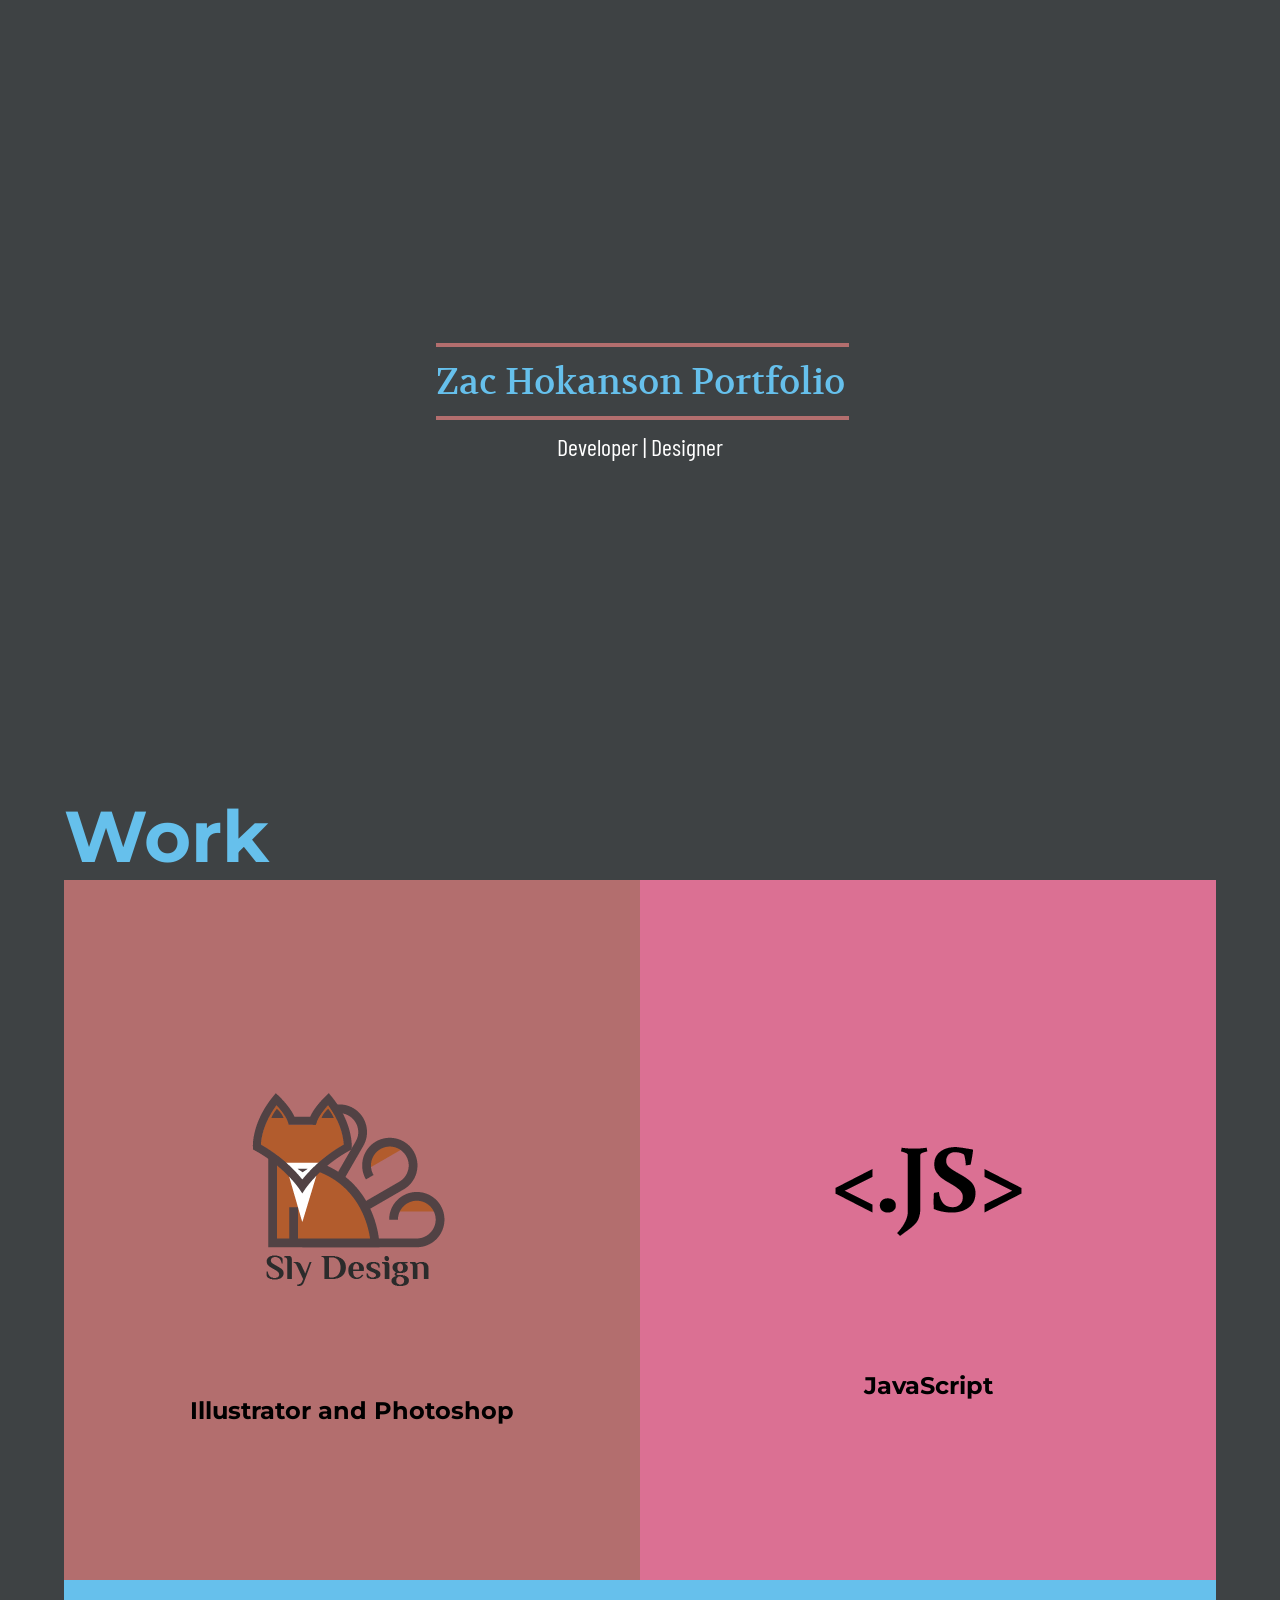
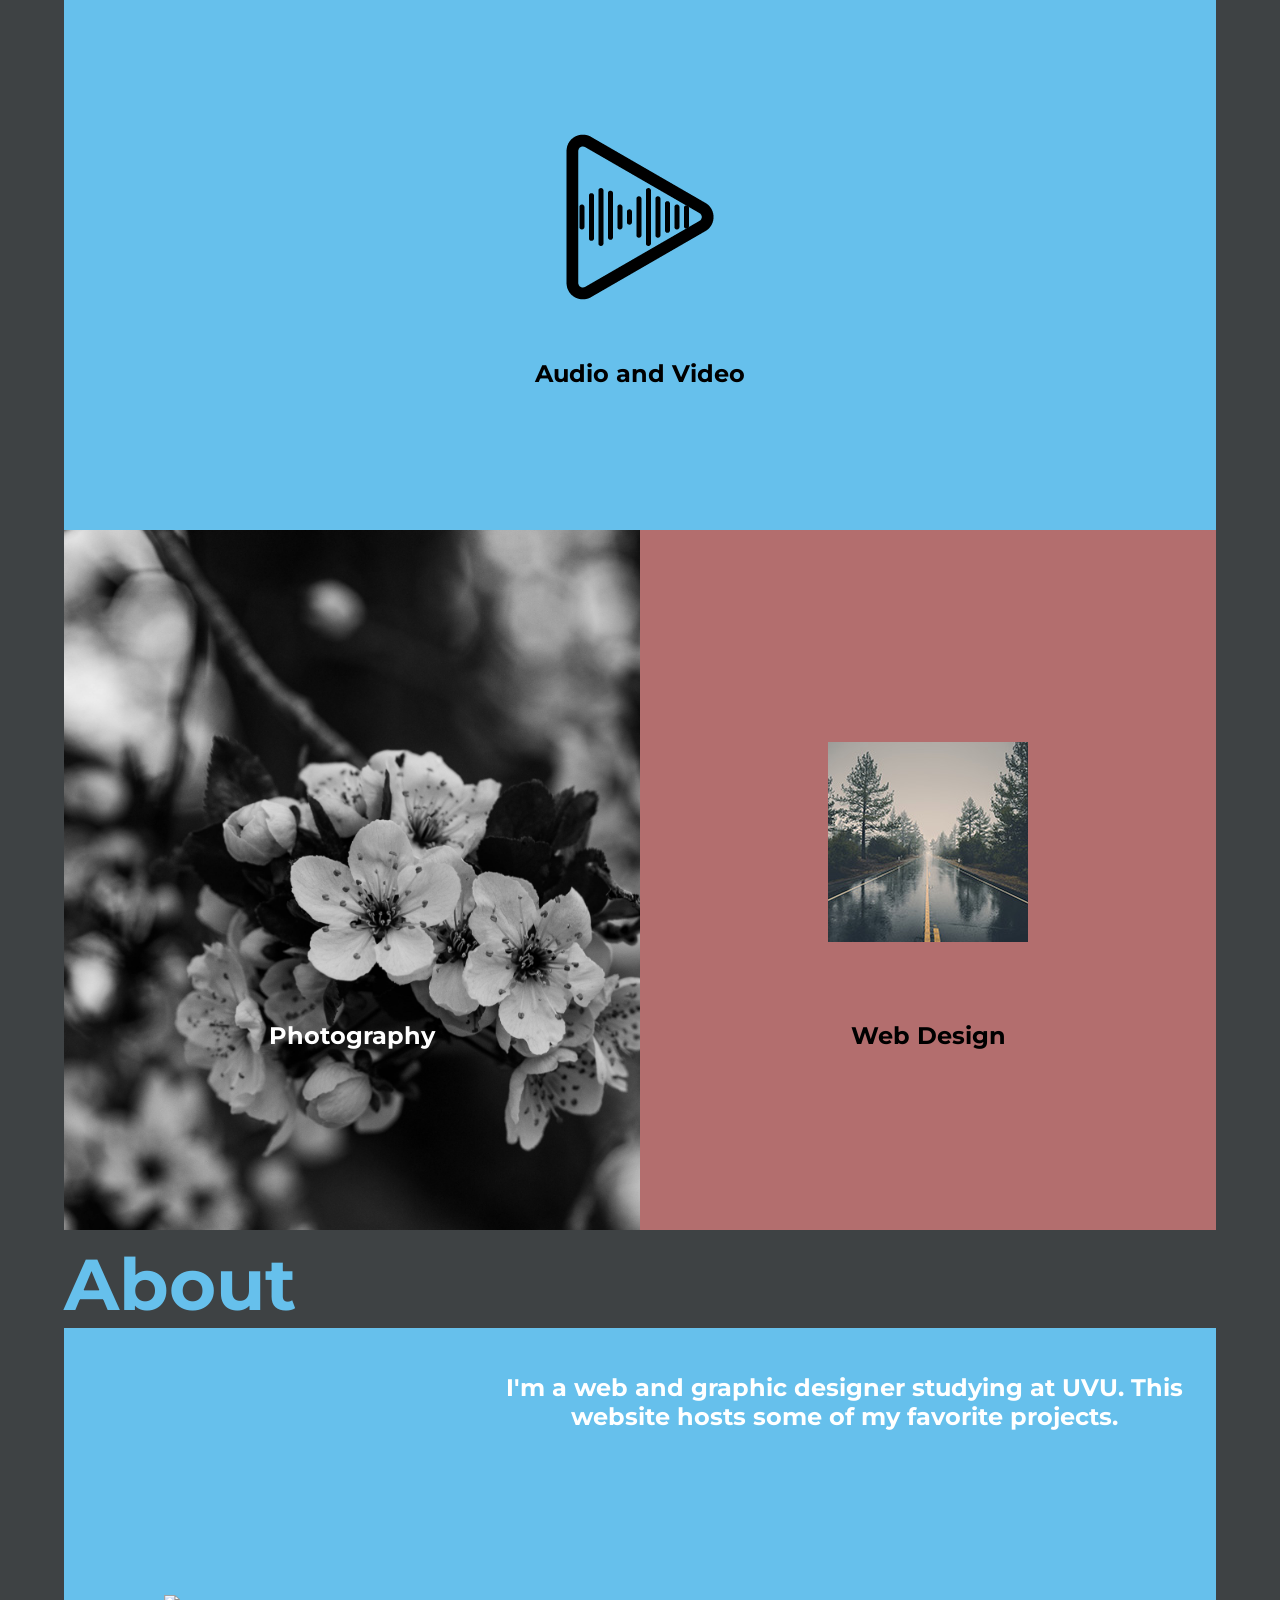
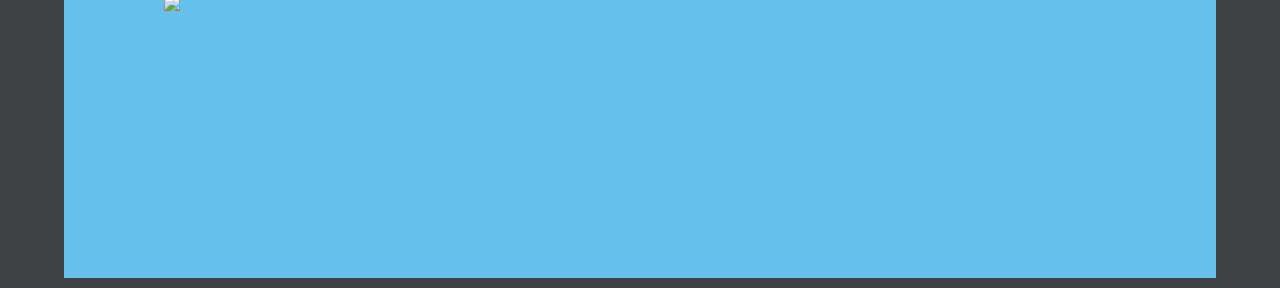
==== index.html @ 98a3c454 "initial files" ====
<html lang="en">
<head>
    <meta charset="UTF-8">
    <meta name="viewport" content="width=device-width, initial-scale=1.0">
    <meta http-equiv="X-UA-Compatible" content="ie=edge">
    <link href = "./css/main.css" rel = "stylesheet"/>
    <link rel="shortcut icon" href="/favicon.ico?" type="image/x-icon">
    <link rel="icon" href="/favicon.ico?" type="image/x-icon">
    <title>Zac Hokanson</title>
</head>
<body>

    <!-- <div class = 'navbar'>

        <div class = 'navItem'>
            <div class = 'button'>
                <a href = 'index.html'><p>Home</p></a>
            </div>
            <div class = 'bottomBorder'>
            </div>
        </div>

        <div class = 'navItem'>
            <div class = 'button'>
                <a href = 'JSProjects.html'><p>Projects</p></a>
            </div>
            <div class = 'bottomBorder'>
            </div>
        </div> -->
        <!-- <div class = 'navItem'>

            <div class = 'button'>
                <a href = 'about.html'><p>About</p></a>
            </div>
            <div class = 'bottomBorder'>
            </div>
        </div> -->

        <!-- </div> -->

      <main>
 
        <section class = 'welcomeSection'>
          <div class = 'myName'>
            <hr class = 'titleBreak'>
            <h1>Zac Hokanson Portfolio</h1>
            <hr class = 'titleBreak'>  
            <p class = 'subName'>Developer | Designer</p>
          </div>
        </section>

        <section class = 'pageWrapper'>
            <div>
                <h1 class = 'titleText'>Work</h1>
            </div>
            
            <div class = 'containerBox'>
                
                <div class = 'subBox'>

                    <a href="photoshopProj.html"j class = 'box1 red lift'>
                        <div class = 'imgBox'>
                            <img src = 'img/indexIcons/Artboard 1.png' />
                        </div>
                        <div class = 'iconText'>
                            <p>Illustrator and Photoshop</p>
                        </div>
                    </a>


                    <a href="JSProjects.html" class = 'box1 pink lift'>
                            <div class = 'imgBox'>
                                <img src = 'img/indexIcons/js.png' />
                            </div>
                            <div class = 'iconText'>
                                <p>JavaScript</p>
                            </div>
                    </a>

                </div>



                
                <div class = 'subBox'>

                    <a href="audioVideo.html" class = 'box2 blue lift'>
                        <div class = 'imgBox'>
                            <img src = 'img/indexIcons/AudioVideo Icon.png' />
                        </div>
                        <div class = 'iconText'>
                            <p>Audio and Video</p>
                        </div>
                    </a>

                </div>

                <div class = 'subBox'>

                    <a href="photoGallery.html" class = 'box1 img1 lift'>
                        <!-- <img src = 'img/indexIcons/photographyIcon.jpg' class = 'imgFit'/> -->
                        <div class = 'imgBox'> 
                        </div>
                        <div class = 'iconText textWhite'>
                            <p>Photography</p>
                        </div> 
                    </a>

                    <a href="https://10768841.wixsite.com/themindfulstudent" target = '_blank' class = 'box1 red lift'>
                        <div class = 'imgBox'>
                                <img src = 'img/indexIcons/forestFog.jpg' />
                        </div>
                        <div class = 'iconText'>
                            <p>Web Design</p>
                        </div>
                    </a>

                </div>

            </div>


        </section>

        <!-- <section class = 'pageWrapper'>
            <div>
                <h1 class = 'titleText'>Play</h1>
            </div>
        </section>

        <section class = 'pageWrapper'>
            <div>
                <h1 class = 'titleText'>Gallery</h1>
            </div>
        </section> -->

        <section class = 'pageWrapper'>
            <div>
                <h1 class = 'titleText'>About</h1>
            </div>

            <div class = 'containerBox'>

                <div class = 'subBox'>
                        <div class = 'box3 blue'>
                                <div class = 'imgBox'>
                                        <img src="https://gravatar.com/avatar/070cb5921084af17b69814320da79f43?s=450" />
                                </div>
                            
                        </div>

                        <div class = 'box4 blue'>
                            <p class = 'iconText textWhite' id = 'aboutMe'>I'm a web and graphic designer studying at UVU. This website hosts some of my favorite
                                projects. 
                            </p>
                        </div>
                </div>
            </div>
        </section>

      </main>
</body>
</html>
---- css/main.css ----
@import url('https://fonts.googleapis.com/css?family=Barlow+Condensed|Montserrat');
@import url('https://fonts.googleapis.com/css?family=Volkhov');
:root{
  font-family: 'Montserrat', sans-serif; 
  --bgGrey: #3e4244;
  --electricBlue: #66c0ec;
  --accentRed: #B36E6E;

  --stark: #e7dfdd;

}
a{
  text-decoration: none;
  margin: 0;
  padding: 0;
  width: 100%;
  height: 100%;
}
a:link {
    color: var(--electricBlue);
}
a:visited {
    color: var(--electricBlue);
}

body{
  margin: 0;
  padding: 0;
  background: var(--bgGrey);
  color: var(--electricBlue);

}


.button{
  min-width: 5rem;
  text-align: center;
  margin-left: 10px;
  margin-right: 10px;
  padding-bottom: 0px;
  font-family: 'Barlow Condensed', sans-serif;
  font-weight: bold;
  font-size: 18px;
}

.bottomBorder{
  position: relative;
  border-bottom: 2px solid white;
  width:50%;
  bottom: 15px;
}

.button:hover ~ .bottomBorder{
  border-bottom: 2px solid var(--accentRed);
}


.navbar{
  display: flex;
  justify-content: flex-end;
  min-height: 10vh;
}

.navItem{
  display: flex;
  flex-direction: column;
  align-items: center;
}

.welcomeSection{
  display: flex;
  justify-content: center;
  flex-wrap: wrap;
  min-height:88vh;
  margin: 0;
  padding: 0;
  /* border: 1px solid black; */
  
}

.myName{
  align-self: center;
  display: flex;
  flex-direction: column;
  font-size: 24px;
  text-align: center;
  font-family: 'Volkhov', serif;
  /* font-weight: bold; */
  
}
.myName h1{
  margin: 0;
  font-weight: normal;
}

.subName{
  font-family: 'Barlow Condensed', sans-serif;
  color: white;
  margin: 0;
  
  
}

.titleBreak{
  width: 100%;
  border: 2px solid var(--accentRed);
}

.titleText{
  font-size: 72px;
  margin: 0;
}

.pageWrapper{
  display: flex;
  flex-direction: column;
  width: 90vw;
  margin: 0 auto;
  margin-bottom: 10px;
  /* border: 1px solid black; */
  /* height: 100vh; */
}
.containerBox{
  display: flex;
  flex-direction: column;
  align-self: center;
  /* justify-content: center; */
  /* border: 1px solid green; */
  width: 90vw;
  max-width: 1900px;

}
.subBox{
  display:flex;
  flex-wrap: wrap;
  flex: 1;
  
  /* border: 1px solid purple; */
}
.box1{
  height: 700px;
  /* border: 1px solid blue; */
  flex-grow: 1;
  flex-basis: 250px;
  /* background-color: #66c0ec; */
  display: flex;
  flex-direction: column;
  justify-content: center;
  overflow: hidden;

}

.lift:hover{
  /* box-shadow: 5px 10px 0px grey; */
  /* transform: rotateX(12deg) */
  transform: scale(1.01)
}

.box2{
  height: 550px;
  /* border: 1px solid blue; */
  flex-grow: 1;
  flex-basis: 250px;
  /* background-color: #66c0ec; */
  display: flex;
  justify-content: center;
  flex-direction: column;

}

.box3{
  height: 550px;
  /* border: 1px solid blue; */
  flex-grow: .3;
  flex-basis: 250px;
  /* background-color: #66c0ec; */
  display: flex;
  justify-content: center;

}
.box4{
  height: 550px;
  padding-left: 10px;
  /* border: 1px solid blue; */
  flex-grow: 1;
  flex-basis: 250px;
  /* background-color: #66c0ec; */
  display: flex;
  /* justify-content: center; */
  flex-direction: column;

}


.imgBox{
  display: flex;
  align-items: center;
  align-self: center;
  /* border: 1px solid black; */
  flex: .5;
  
}

.iconText{
  /* border: solid 1px black; */
  font-size: 24px;
  font-weight: bolder;
  color: black;
  text-align: center;
}

#aboutMe{
  margin-top: 45px;
}
.blue{
  background-color: var(--electricBlue)
}

.red{
  background-color: var(--accentRed)
}

.pink{
  background-color: palevioletred;
}

.black{
  background-color: black;
}
.grey{
  background-color: var(--bgGrey)
}
.textWhite{
  color: white;
}

.img1{
  background-image: url(../img/indexIcons/photographyIcon.jpg);
  /* height: 1500px;
  width: 1500px; */
  background-size: cover;
  background-repeat: no-repeat;
  /* background-position: center; */
  background-position-x: -100px;

  
  /* background-position-y: -10px; */
}

.imgFit{
  height: 100%;
  width: 100%;
  object-fit: contain;
  
}

@media(max-width: 450px){
  .navbar{
    justify-content: center;
  }
  .titleBreak{
    width: 50%;
  }

  .titleText{
    font-size: 60px;
  }
}

@media(max-width: 1100px){
  .img1{
    background-position: center;
  }
}
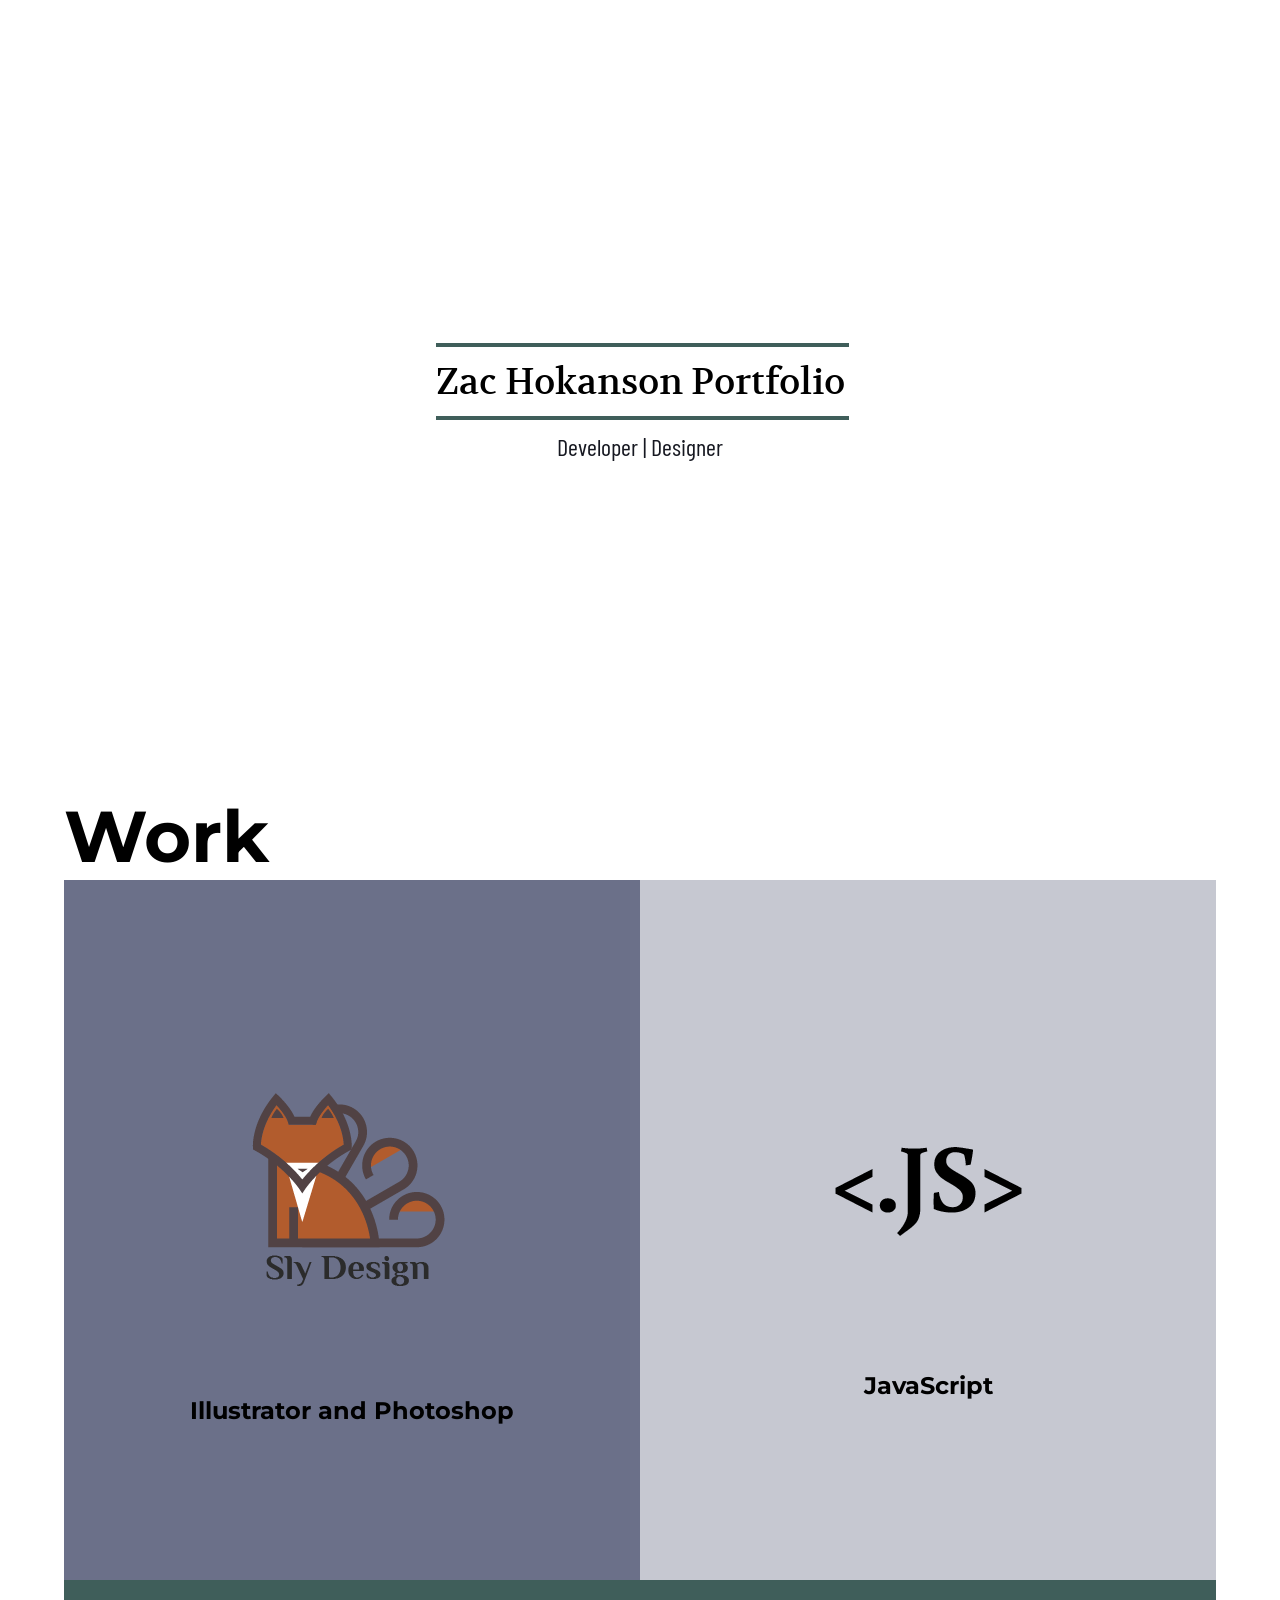
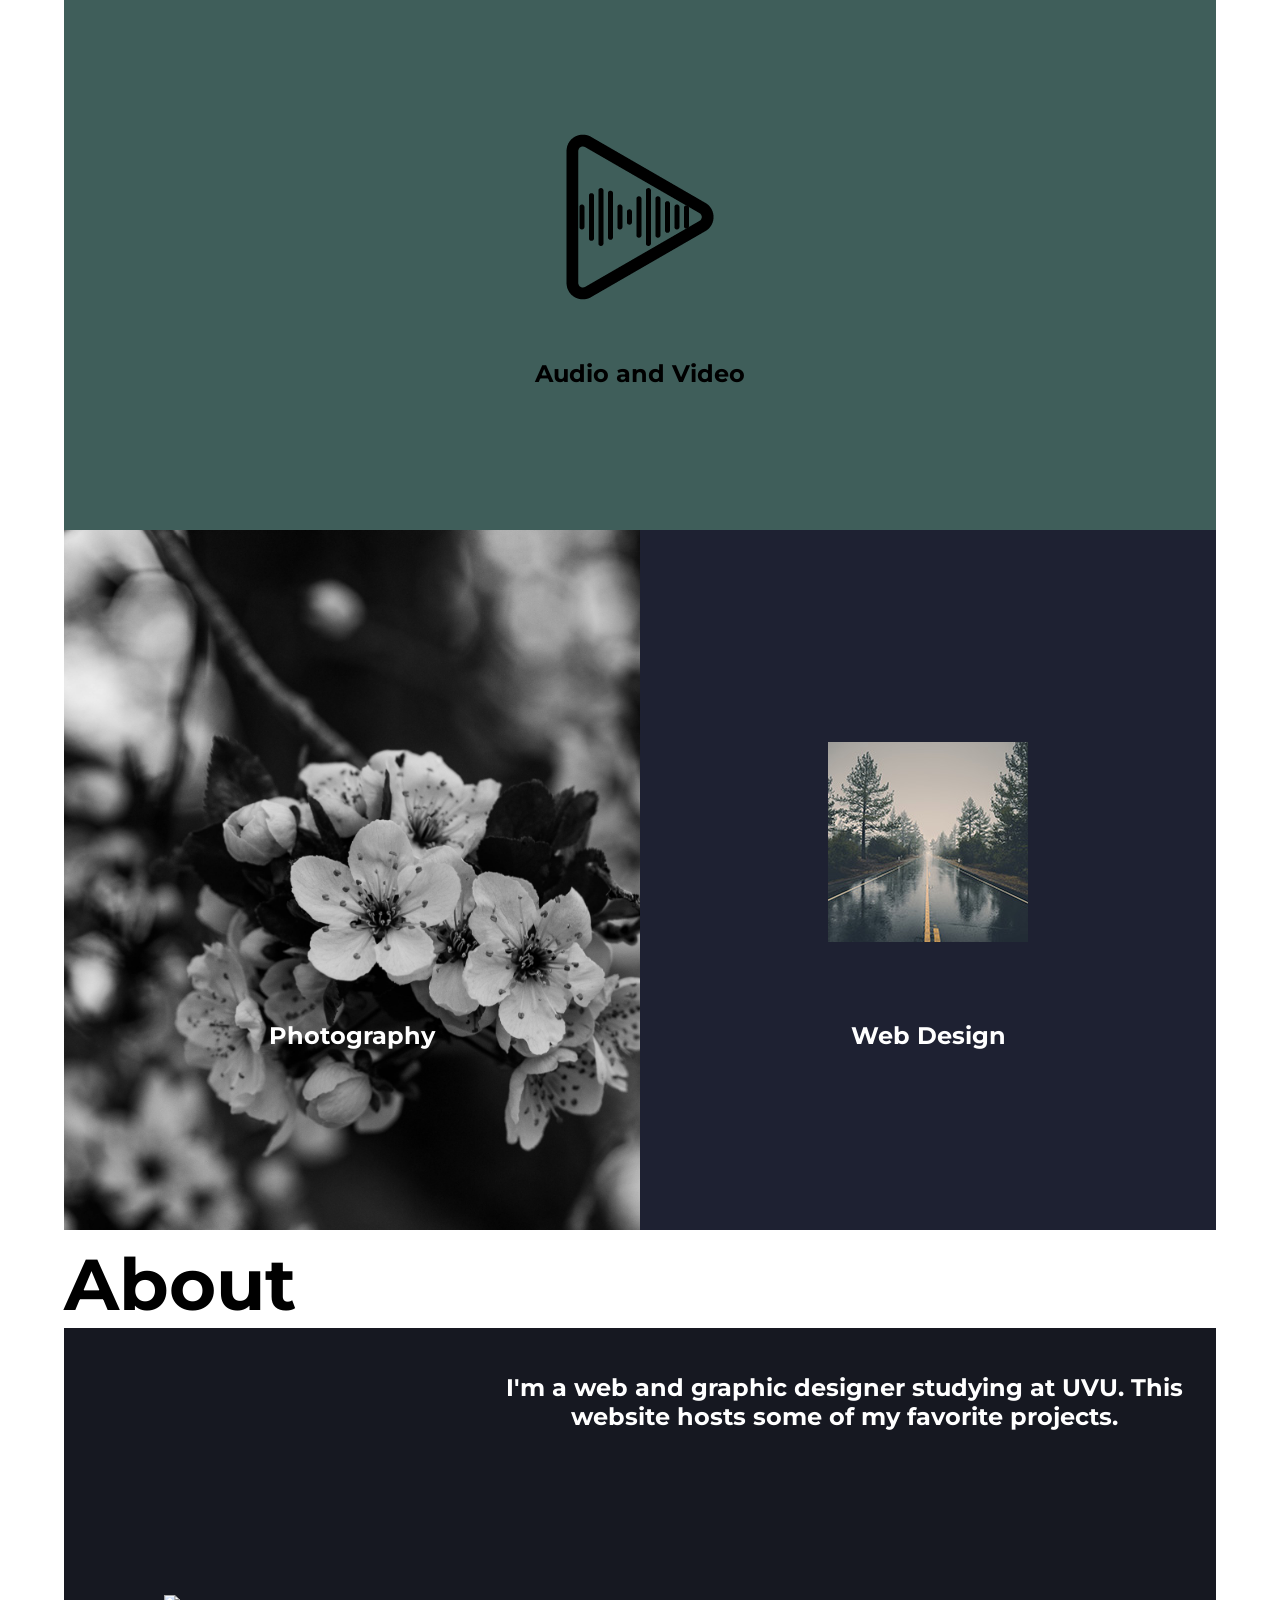
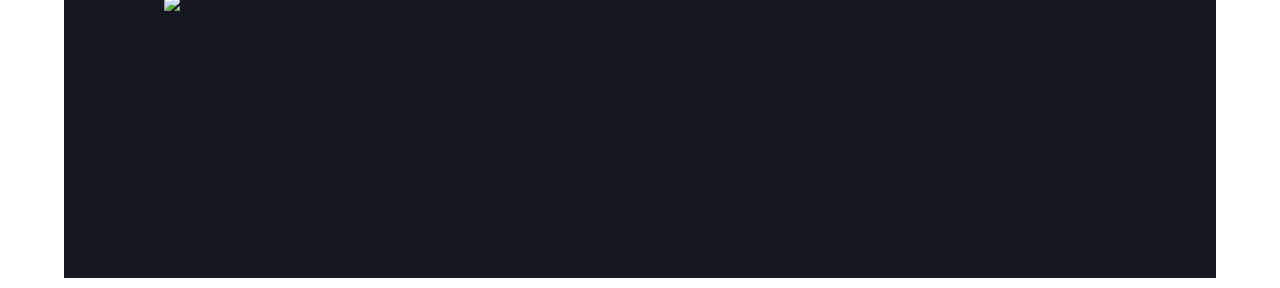
==== commit 3d848f71: "updated color" ====
--- a/index.html
+++ b/index.html
@@ -58,7 +58,7 @@
                 
                 <div class = 'subBox'>
 
-                    <a href="photoshopProj.html"j class = 'box1 red lift'>
+                    <a href="photoshopProj.html"j class = 'box1 softBlue lift'>
                         <div class = 'imgBox'>
                             <img src = 'img/indexIcons/Artboard 1.png' />
                         </div>
@@ -68,7 +68,7 @@
                     </a>
 
 
-                    <a href="JSProjects.html" class = 'box1 pink lift'>
+                    <a href="JSProjects.html" class = 'box1 frozen lift'>
                             <div class = 'imgBox'>
                                 <img src = 'img/indexIcons/js.png' />
                             </div>
@@ -84,7 +84,7 @@
                 
                 <div class = 'subBox'>
 
-                    <a href="audioVideo.html" class = 'box2 blue lift'>
+                    <a href="audioVideo.html" class = 'box2 forest lift'>
                         <div class = 'imgBox'>
                             <img src = 'img/indexIcons/AudioVideo Icon.png' />
                         </div>
@@ -106,11 +106,11 @@
                         </div> 
                     </a>
 
-                    <a href="https://10768841.wixsite.com/themindfulstudent" target = '_blank' class = 'box1 red lift'>
+                    <a href="https://10768841.wixsite.com/themindfulstudent" target = '_blank' class = 'box1 midnight lift'>
                         <div class = 'imgBox'>
                                 <img src = 'img/indexIcons/forestFog.jpg' />
                         </div>
-                        <div class = 'iconText'>
+                        <div class = 'iconText textWhite'>
                             <p>Web Design</p>
                         </div>
                     </a>
@@ -142,14 +142,14 @@
             <div class = 'containerBox'>
 
                 <div class = 'subBox'>
-                        <div class = 'box3 blue'>
+                        <div class = 'box3 deepBlue'>
                                 <div class = 'imgBox'>
                                         <img src="https://gravatar.com/avatar/070cb5921084af17b69814320da79f43?s=450" />
                                 </div>
                             
                         </div>
 
-                        <div class = 'box4 blue'>
+                        <div class = 'box4 deepBlue'>
                             <p class = 'iconText textWhite' id = 'aboutMe'>I'm a web and graphic designer studying at UVU. This website hosts some of my favorite
                                 projects. 
                             </p>
--- a/css/main.css
+++ b/css/main.css
@@ -2,13 +2,44 @@
 @import url('https://fonts.googleapis.com/css?family=Volkhov');
 :root{
   font-family: 'Montserrat', sans-serif; 
-  --bgGrey: #3e4244;
+  --bgGrey: #2b3341;
   --electricBlue: #66c0ec;
   --accentRed: #B36E6E;
 
   --stark: #e7dfdd;
 
-}
+  /* --seaBlue: #00e0c7;
+  --softBlue: #009394;
+  --sunsetBlue: #006270;
+  --deepBlue: #2a3950;
+
+  --iceberg: #a1c5da;
+  --water: #125772;
+  --shadow: #3c526c;
+  --sky: #cbcdd9; */
+
+  --deepBlue: #161821;
+  --midnight: #1e2132;
+  --softBlue: #6b7089;
+  --frozen: #c6c8d1;
+  --forest: #3f5e5a;
+}
+
+.deepBlue{
+  background-color: var(--deepBlue);
+}
+.midnight{
+  background-color: var(--midnight);
+}.softBlue{
+  background-color: var(--softBlue);
+}.frozen{
+  background-color: var(--frozen);
+}.forest{
+  background-color: var(--forest);
+}
+
+
+
 a{
   text-decoration: none;
   margin: 0;
@@ -17,17 +48,17 @@
   height: 100%;
 }
 a:link {
-    color: var(--electricBlue);
+    color: var(--deepBlue);
 }
 a:visited {
-    color: var(--electricBlue);
+    color: var(--deepBlue);
 }
 
 body{
   margin: 0;
   padding: 0;
-  background: var(--bgGrey);
-  color: var(--electricBlue);
+  background: white;
+  color: black;
 
 }
 
@@ -51,7 +82,7 @@
 }
 
 .button:hover ~ .bottomBorder{
-  border-bottom: 2px solid var(--accentRed);
+  border-bottom: 2px solid var(--forest);
 }
 
 
@@ -95,7 +126,7 @@
 
 .subName{
   font-family: 'Barlow Condensed', sans-serif;
-  color: white;
+  color: var(--deepBlue);
   margin: 0;
   
   
@@ -103,7 +134,7 @@
 
 .titleBreak{
   width: 100%;
-  border: 2px solid var(--accentRed);
+  border: 2px solid var(--forest);
 }
 
 .titleText{
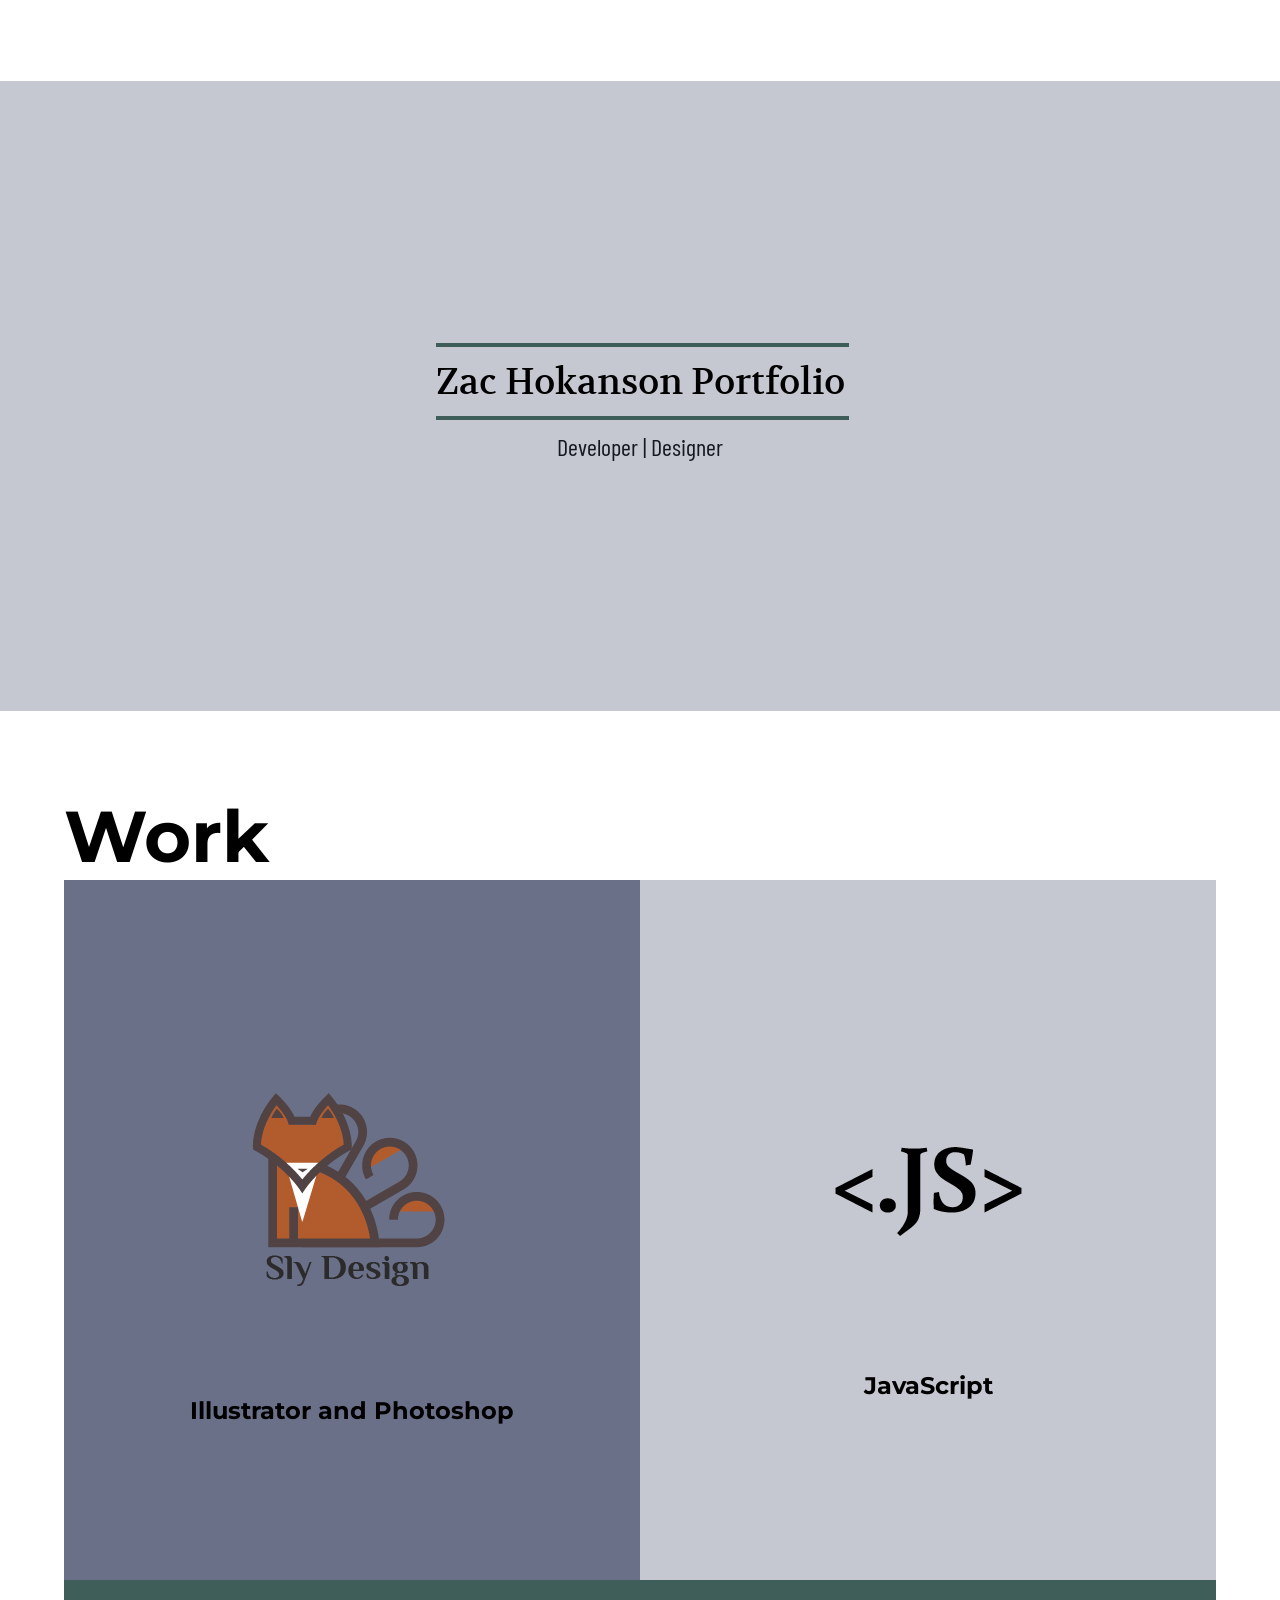
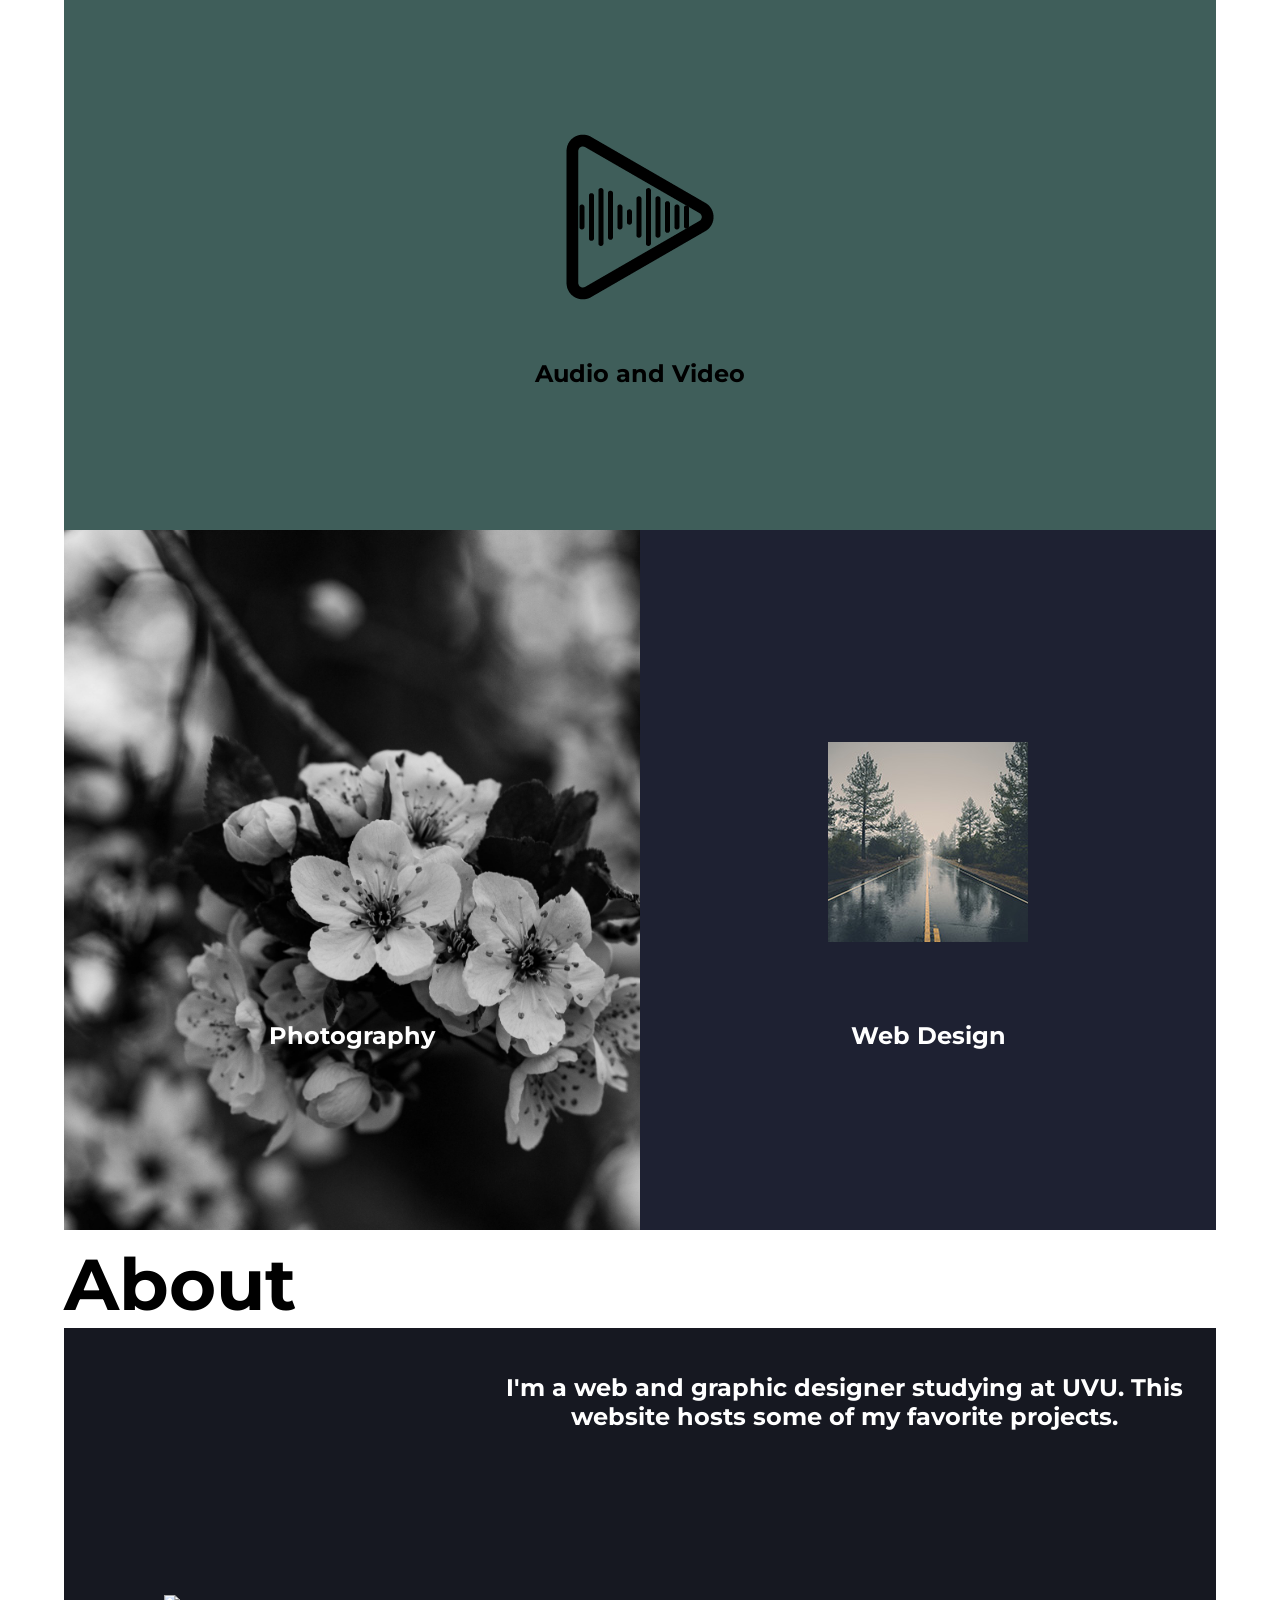
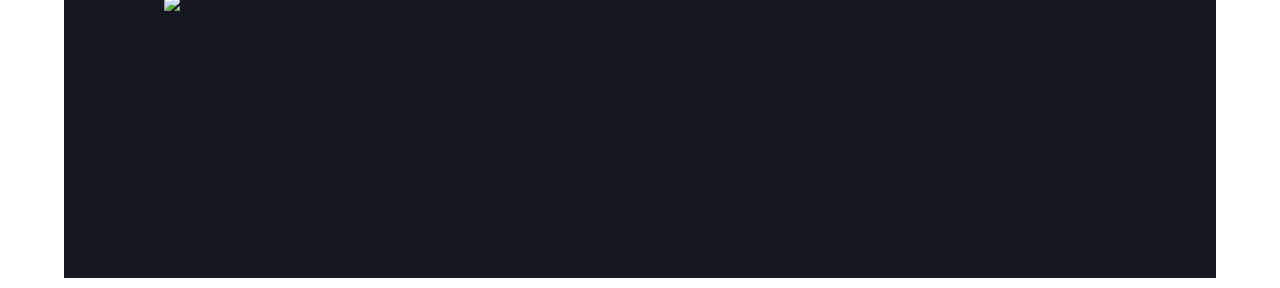
==== commit 590fdc8f: "update" ====
--- a/index.html
+++ b/index.html
@@ -41,12 +41,14 @@
       <main>
  
         <section class = 'welcomeSection'>
-          <div class = 'myName'>
-            <hr class = 'titleBreak'>
-            <h1>Zac Hokanson Portfolio</h1>
-            <hr class = 'titleBreak'>  
-            <p class = 'subName'>Developer | Designer</p>
-          </div>
+            <div class = 'colorCard'>
+            <div class = 'myName'>
+                    <hr class = 'titleBreak'>
+                    <h1>Zac Hokanson Portfolio</h1>
+                    <hr class = 'titleBreak'>  
+                    <p class = 'subName'>Developer | Designer</p>
+            </div>
+            </div>
         </section>
 
         <section class = 'pageWrapper'>
--- a/css/main.css
+++ b/css/main.css
@@ -38,7 +38,13 @@
   background-color: var(--forest);
 }
 
-
+.colorCard{
+  display: flex;
+  height: 70vh;
+  width: 100vw;
+  justify-content: center;
+  background-color: var(--frozen);
+}
 
 a{
   text-decoration: none;
@@ -101,6 +107,7 @@
 .welcomeSection{
   display: flex;
   justify-content: center;
+  align-content: center;
   flex-wrap: wrap;
   min-height:88vh;
   margin: 0;
@@ -140,6 +147,7 @@
 .titleText{
   font-size: 72px;
   margin: 0;
+  background-color: white;
 }
 
 .pageWrapper{
@@ -148,6 +156,7 @@
   width: 90vw;
   margin: 0 auto;
   margin-bottom: 10px;
+  background-color: var(--frozen);
   /* border: 1px solid black; */
   /* height: 100vh; */
 }
